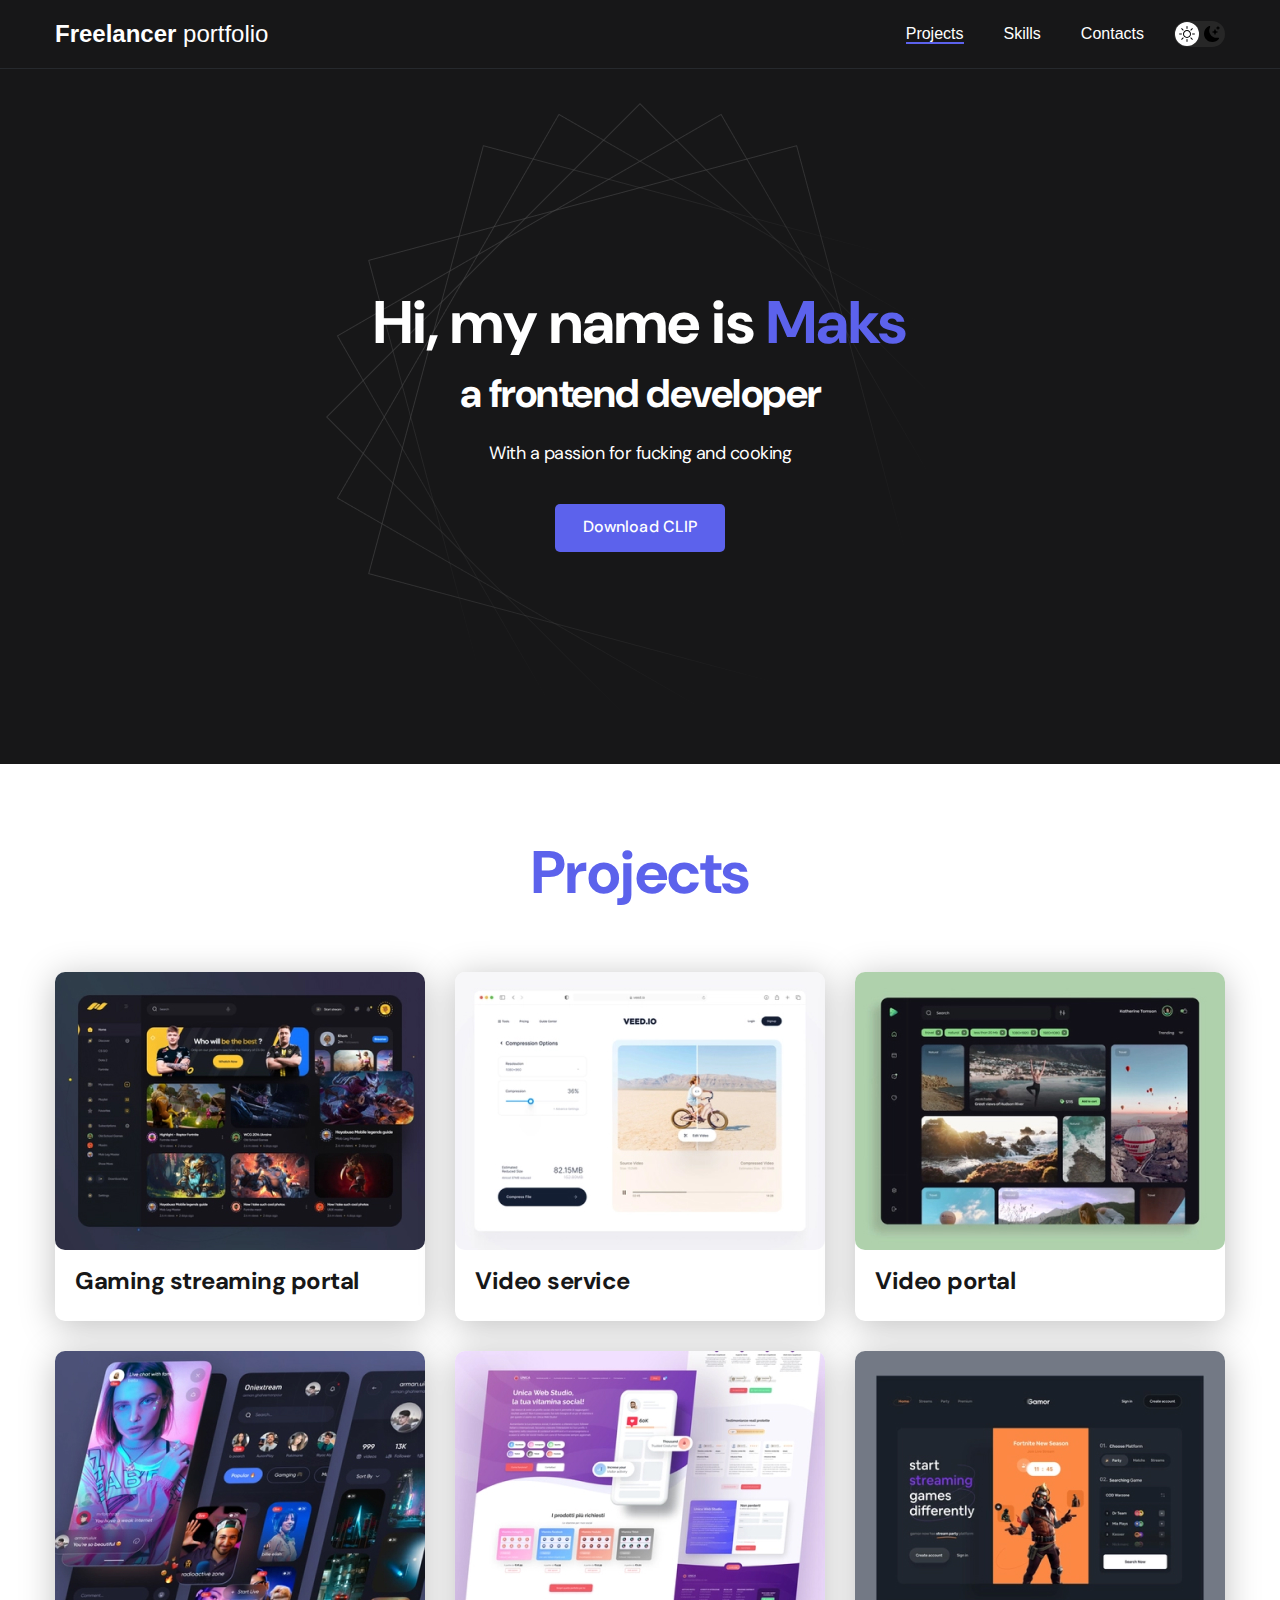
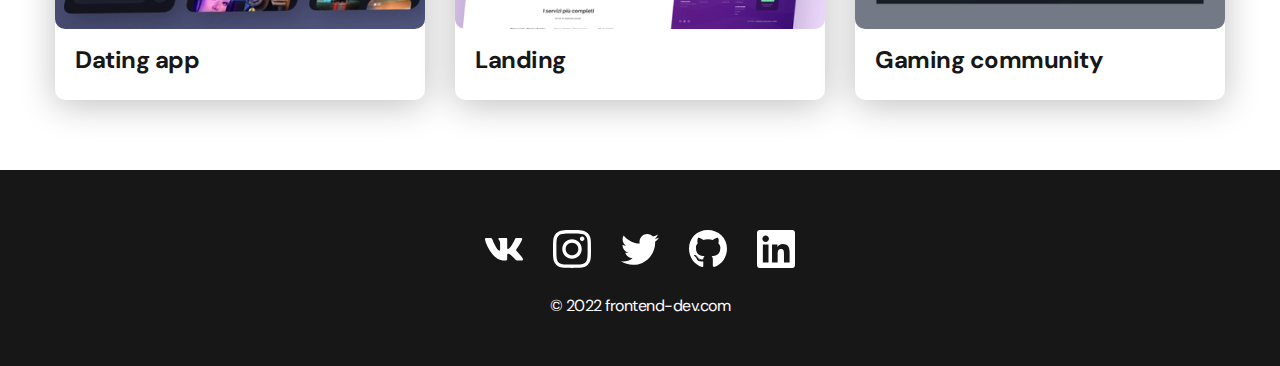
==== index.html @ 93b7029e "Add files via upload" ====
<!DOCTYPE html>
<html lang="en">

<head>
	<meta charset="UTF-8">
	<meta http-equiv="X-UA-Compatible" content="IE=edge">
	<meta name="viewport" content="width=device-width, initial-scale=1.0">
	<title>Freelancer portfolio</title>
	<link rel="stylesheet" href="css/style.css">
</head>

<body>
	<nav class="nav">
		<div class="container">
			<div class="nav-row">
				<a href="./index.html" class="logo"><strong>Freelancer</strong> portfolio</a>

				<button class="dark-mode-btn">
					<img src="./img/icons/Sun.svg" alt="Light mode" class="dark-mode-btn__icon">
					<img src="./img/icons/Moon.svg" alt="Dark mode" class="dark-mode-btn__icon">
				</button>

				<ul class="nav-list">
					<li class="nav-list__item"><a href="./index.html"
							class="nav-list__link nav-list__link--active">Projects</a></li>
					<li class="nav-list__item"><a href="./skills.html" class="nav-list__link">Skills</a></li>
					<li class="nav-list__item"><a href="./contacs.html" class="nav-list__link">Contacts</a></li>
				</ul>
			</div>
		</div>

	</nav>

	<header class="header">
		<div class="header__wrapper">
			<h1 class="header__title">
				<strong>Hi, my name is <em>Maks</em></strong><br>
				a frontend developer
			</h1>
			<div class="header__text">
				<p>With a passion for fucking and cooking</p>
			</div>
			<a href="img/video/maks.mp4" class="button" download="maks">Download CLIP</a>
		</div>
	</header>

	<main class="section">
		<div class="container">
			<h2 class="title-1">Projects</h2>
			<ul class="projects">
				<li class="project">
					<a href="#!">
						<img src="./img/projects/01.jpg" alt="Project img" class="project__image">
						<h3 class="project__title">Gaming streaming portal</h3>
					</a>
				</li>
				<li class="project">
					<a target="_blank" href="./project-page.html">
						<img src="./img/projects/02.jpg" alt="Project img" class="project__image">
						<h3 class="project__title">Video service</h3>
					</a>
				</li>
				<li class="project">
					<a href="#!">
						<img src="./img/projects/03.jpg" alt="Project img" class="project__image">
						<h3 class="project__title">Video portal</h3>
					</a>
				</li>
				<li class="project">
					<img src="./img/projects/04.jpg" alt="Project img" class="project__image">
					<h3 class="project__title">Dating app</h3>
				</li>
				<li class="project">
					<img src="./img/projects/05.jpg" alt="Project img" class="project__image">
					<h3 class="project__title">Landing</h3>
				</li>
				<li class="project">
					<img src="./img/projects/06.jpg" alt="Project img" class="project__image">
					<h3 class="project__title">Gaming community</h3>
				</li>
			</ul>
		</div>
	</main>

	<footer class="footer">
		<div class="container">
			<div class="footer__wrapper">
				<ul class="social">
					<li class="social__item">
						<a target="_blank" href="https://vk.com/boynextdoor3131"><img src="./img/icons/vk.svg" alt="link"></a>
					</li>
					<li class="social__item">
						<a target="_blank" href="#!"><img src="./img/icons/instagram.svg" alt="link"></a>
					</li>
					<li class="social__item">
						<a target="_blank" href="#!"><img src="./img/icons/twitter.svg" alt="link"></a>
					</li>
					<li class="social__item">
						<a target="_blank" href="#!"><img src="./img/icons/gitHub.svg" alt="link"></a>
					</li>
					<li class="social__item">
						<a target="_blank" href="#!"><img src="./img/icons/linkedIn.svg" alt="link"></a>
					</li>
				</ul>
				<div class="copyright">
					<p>© 2022 frontend-dev.com</p>
				</div>
			</div>

		</div>
	</footer>

	<script src="./js/main.js"></script>
</body>

</html>
---- css/style.css ----
@import "./reset.css";
@import url('https://fonts.googleapis.com/css?family=DM+Sans:regular,500,700&display=swap');
@import url('https://fonts.googleapis.com/css?family=Poppins:regular,500,700&display=swap');

/*
font-family: 'DM Sans', sans-serif;
font-family: 'Popins', sans-serif;
*/

:root {
  --black: #171718;
  --black-border: #26292D;
  --white: #fff;
  --purple: #5C62EC;

  --page-text-color:var(--black);
  --dark-bg:var(--black);
  --dark-border:var(--black-border);
  --header-text:var(--white);
  --accent:var(--purple);

  /*Light mode*/
  --page-bg: var(--white);
  --text-color: var(--black);

  --title-1: var(--accent);

  --project-card-bg: var(--white);
  --project-card-text: var(--black);
  --box-shadow: 0px 5px 35px rgba(0, 0, 0, 0.25);
}


.dark{
  /*Dark mode*/

  --page-bg: #252526;
  --text-color: var(--white);

  --title-1: var(--white);

  --project-card-bg: var(--black);
  --project-card-text: var(--white);
  --box-shadow: 0px 5px 35px rgba(0, 0, 0, 0.8);

}


html, body{
  display: flex;
  flex-direction: column;
  min-height: 100vh;

  font-family: 'DM Sans', sans-serif;
  letter-spacing: -0.5px;
  
  /* Color mode */

  background-color: var(--page-bg);
  color: var(--text-color);
}





.container{
  margin: 0 auto;
  padding: 0 15px;
  max-width: 1200px;
}


.none{
  display: none !important;
}

/*General*/

.section {
  padding: 70px 0;
}

.title-1 {
  margin-bottom: 60px;
  font-size: 60px;
  font-weight: 700;
  line-height: 1.3; 
  color: var(--title-1);
  text-align: center;
}

.title-2 {
  margin-bottom: 20px;
  
  font-size: 40px;
  line-height: 1.3;
  font-weight: 700;
}


/* NAV */

.nav{
  padding: 20px 0;
  border-bottom: 1px solid var(--dark-border);
  background-color: var(--dark-bg);
  color: var(--header-text);
  letter-spacing: normal;
}

.nav-row{
  display: flex;
  justify-content: flex-end;
  align-items: center;
  column-gap: 30px;
  row-gap: 20px;
  flex-wrap: wrap;
}

.logo{
  margin-right: auto;
  color: var(--header-text);
  font-size: 24px;
  font-family: 'Popins', sans-serif;
}

.logo strong{
  font-weight: 700;
}


.nav-list {
    display: flex;
    flex: wrap;
    row-gap: 10px;
    align-items: center;
    column-gap: 40px;
    font-size: 16px;
    font-weight: 500;
    font-family: 'Popins', sans-serif;
}


.nav-list__link {
  color: var(--header-text);
  transition: opacity 0.2s ease-in;

}

.nav-list__link:hover{
  opacity: 0.8;
}

.nav-list__link--active{
  position: relative;
}

.nav-list__link--active::before{
  content: "";

  position: absolute;
  left: 0;
  top: 100%;

  display: block;
  height: 2px;
  width: 100%;
  background-color: var(--accent);
}

/* Dark mode button */ 

.dark-mode-btn{
  order: 9;

  position: relative;
  display: flex;
  justify-content: space-between;

  width: 51px;
  height: 26px;
  padding: 5px;

  border-radius: 50px;
  background-color: #272727;
}

.dark-mode-btn::before{
  content: "";
  position: absolute;
  top: 1px;
  left: 1px;
  display: block;
  width: 24px;
  height: 24px;
  border-radius: 50%;
  background-color: var(--white);

  transition: left 0.2s ease-in;
}

.dark-mode-btn--active::before{
  left: 26px;
}

.dark-mode-btn__icon{
  position: relative;

}

/* Header*/
.header {
  padding: 40px 0;
  min-height: 695px;

  display: flex;
  justify-content: center;
  align-items: center;

  background-color: var(--dark-bg);
  background-image: url('./../img/header-bg.png');
  background-repeat: no-repeat;
  background-size: auto;
  background-position: center center;

  color: var(--header-text);
  text-align: center;
}

.header__wrapper {
  padding: 0 15px;
  max-width: 660px;

}

.header__title {
  margin-bottom: 20px;
  font-size: 40px;
  font-weight: 700;
  line-height: 1.4 ;

}

.header__title strong{
  font-size: 60px;
  font-weight: 700;
}

.header__title em{
  font-style: normal;
  color: var(--accent);
}

.header__text {
  margin-bottom: 40px;
  font-size: 18px;
  line-height: 1.333;
}

.header__text p + p{
  margin-top: 0.5em;
}

/*btn*/

.button {
  display: inline-block;
  height: 48px;
  padding: 12px 28px;

  border-radius: 5px;
  background-color: var(--accent);
  color: var(--white);
  letter-spacing: 0.15px;
  font-size: 16px;
  font-weight: 500;

  transition: opacity 0.2s ease-in;
}

.button:hover{
  opacity: 0.8;
}

.button:active{
  position: relative;
  top: 1px;
}

 /* .btn-outline */
.btn-outline {
  display: flex;
  column-gap: 10px;
  align-items: center;

  height: 48px;
  padding: 12px 20px;

  border-radius: 5px;
  border: 1px solid #000;
  color: #000;
  background-color: var(--white);
  transition: opacity 0.2s ease-in;
  
}

.btn-outline:hover{
  opacity: 0.8;
}

.btn-outline:active{
  position: relative;
  top: 1px;
}





/* Projects */
.projects {
  display: flex;
  justify-content: center;
  flex-wrap: wrap;
  column-gap: 30px;
  row-gap: 30px;
}

.project {
  max-width: 370px;
  background-color: var(--project-card-bg);
  box-shadow: var(--box-shadow);
  border-radius: 10px;
}
.project__image {
  border-radius: 10px;
}



.project__title {
  padding: 15px 20px 25px;
  font-weight: 700;
  font-size: 24px;
  line-height: 1.3;
  color: var(--project-card-text);
}

/*Progect Details */
.project-details {
  margin: 0 auto;
  max-width: 865px;

  display: flex;
  flex-direction: column;
  align-items: center;
  text-align: center;
}


.project-details__cover {
  max-width: 100%;
  margin-bottom: 40px;
  box-shadow: 0px 5px 35px rgba(0, 0, 0, 0.25);
  border-radius: 10px;
}
.project-details__desc {
  margin-bottom: 30px;
  font-weight: 700;
  font-size: 24px;
  line-height: 1.3;
}


/* Content List */


.content-list {
  margin: 0 auto;
  max-width: 570px;
  display: flex;
  flex-direction: column;
  align-items: center;
  row-gap: 40px;
  text-align: center;
}

.content-list a {
  color: var(--accent);
}

.content-list__item {
  font-size: 18px;
  line-height: 1.5;

}

.content-list__item p + p {
  margin-top: 0.5em;
}


/* FOOTER */

.footer {
  margin-top: auto;
  padding: 60px 0 50px;
  background-color: var(--dark-bg);
  color: var(--header-text);
}

.footer__wrapper{
  display: flex;
  flex-direction: column;
  align-items: center;
  row-gap: 27px;
}

.social {
  display: flex;
  column-gap: 30px;
  align-items: center;
}

.copyright {
  font-size: 16px;
}

.copyright p + p {
  margin-top: 0.5em;
}

@media(max-width:620px) {

  .header {
    min-height: unset;
  }

  .header__title{
    font-size: 30px;
  }
  
  .header__title strong {
    font-size: 40px;
  }

  /* NAV */
  .nav-row{
    justify-content: space-between;
  }

  .dark-mode-btn{
    order: 0;
  }

  .section {
    padding: 40px 0;
  }

  .title-1 {
    margin-bottom: 30px;
    font-size: 40px;
  }

  .title-2{
    margin-bottom: 10px;
    font-size: 30px;
  }

  .project__title{
    font-size: 22px;
  }

  .project-details__desc{
    margin-bottom: 20px;
    font-size: 22px;
  }

  .footer{
    padding: 40 0 30px;
  }

  .footer__wrapper{
    row-gap: 20px;
  }

  .social{
    column-gap: 20px;
  }

  .social__item{
    width: 28px;
  }

  .content-list{
    row-gap: 20px;
  }

  .content-list__item{
    font-size: 16px;
  }

}
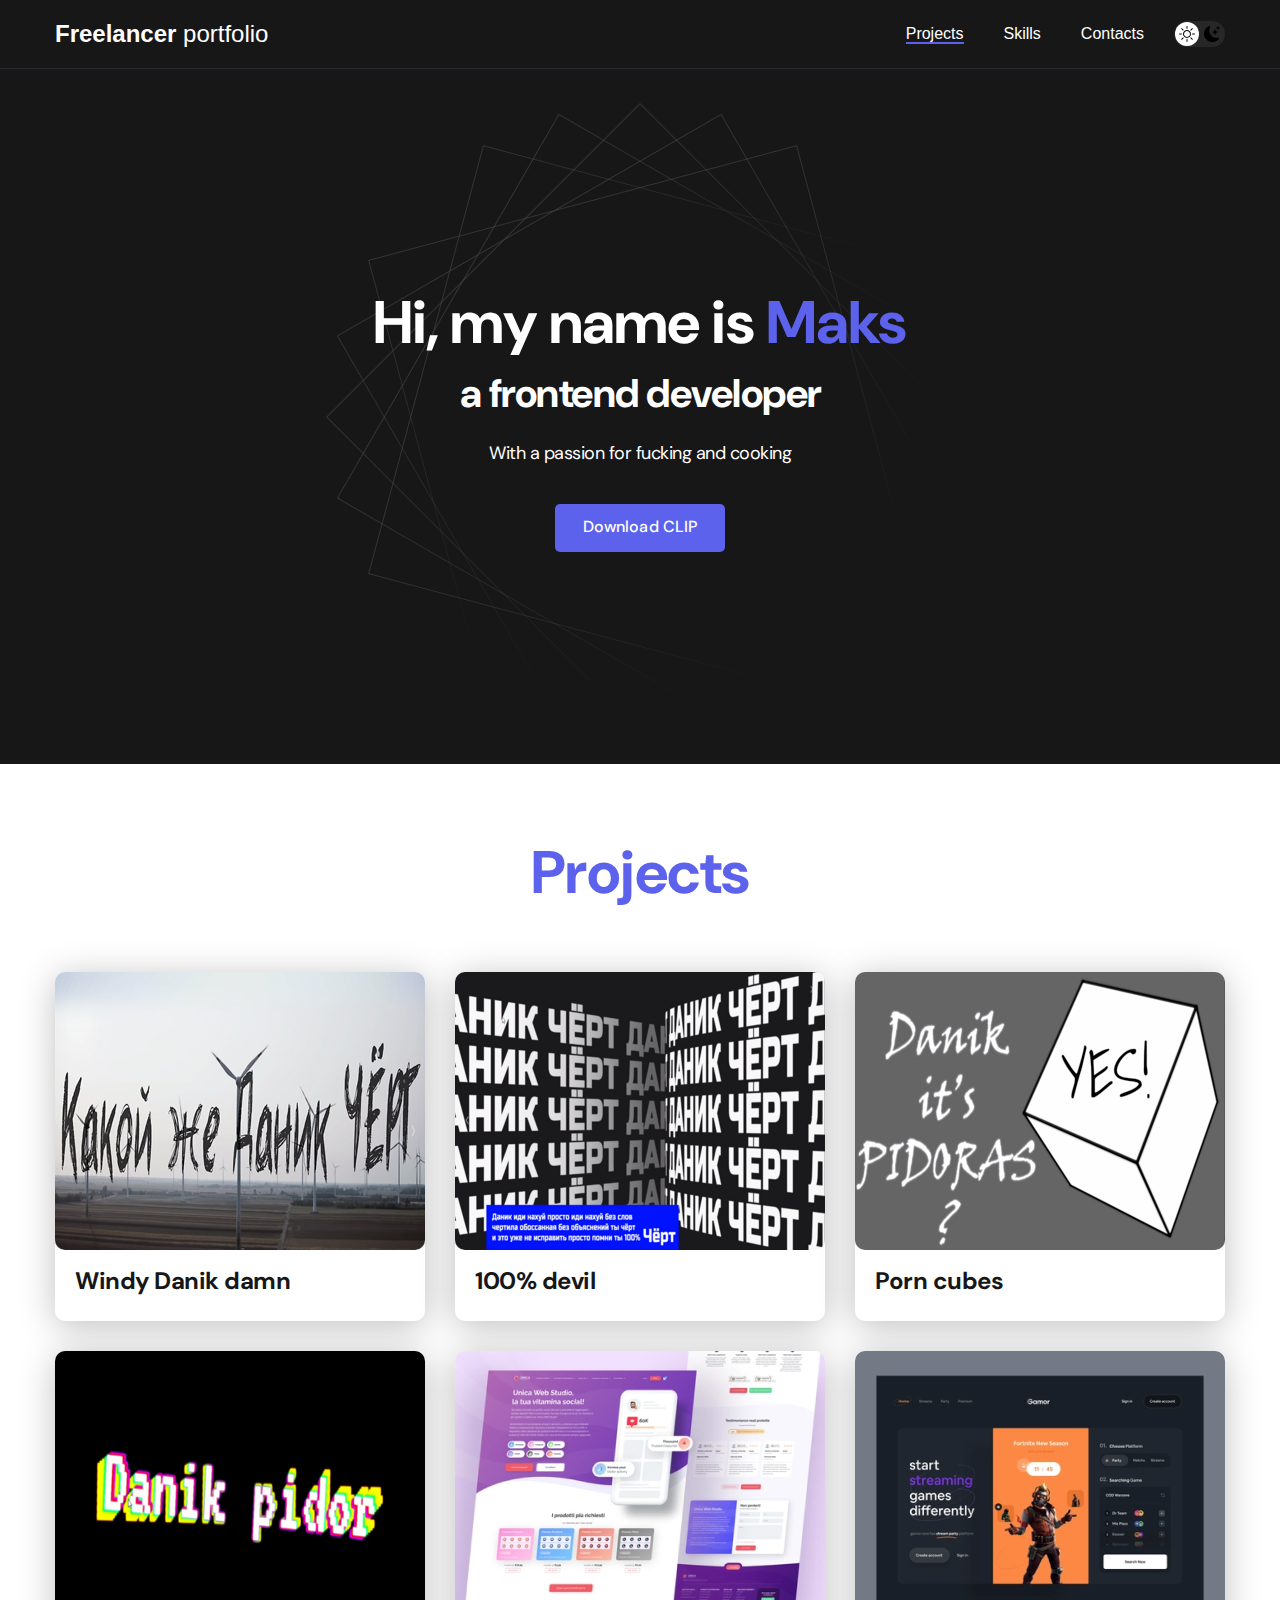
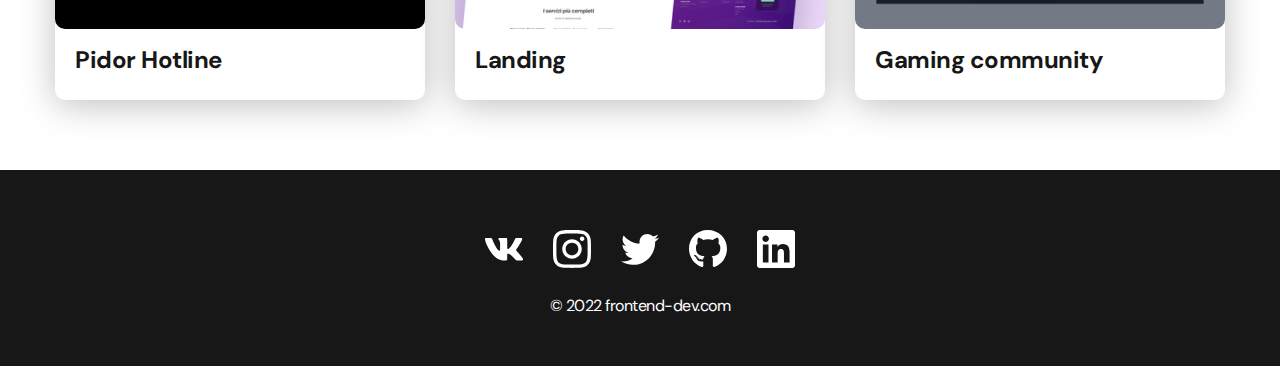
==== commit 95c4905e: "Add files via upload" ====
--- a/index.html
+++ b/index.html
@@ -49,26 +49,28 @@
 			<h2 class="title-1">Projects</h2>
 			<ul class="projects">
 				<li class="project">
-					<a href="#!">
-						<img src="./img/projects/01.jpg" alt="Project img" class="project__image">
-						<h3 class="project__title">Gaming streaming portal</h3>
+					<a target="_blank" href="./windy danik damn.html">
+						<img src="./img/projects/evil.jpg" alt="Project img" class="project__image">
+						<h3 class="project__title">Windy Danik damn</h3>
 					</a>
 				</li>
 				<li class="project">
-					<a target="_blank" href="./project-page.html">
-						<img src="./img/projects/02.jpg" alt="Project img" class="project__image">
-						<h3 class="project__title">Video service</h3>
+					<a target="_blank" href="./100% devil.html">
+						<img src="./img/projects/poster.jpg" alt="Project img" class="project__image">
+						<h3 class="project__title">100% devil</h3>
 					</a>
 				</li>
 				<li class="project">
-					<a href="#!">
-						<img src="./img/projects/03.jpg" alt="Project img" class="project__image">
-						<h3 class="project__title">Video portal</h3>
+					<a target="_blank" href="./Porn cube.html">
+						<img src="./img/projects/cub.jpg" alt="Project img" class="project__image">
+						<h3 class="project__title">Porn cubes</h3>
 					</a>
 				</li>
 				<li class="project">
-					<img src="./img/projects/04.jpg" alt="Project img" class="project__image">
-					<h3 class="project__title">Dating app</h3>
+					<a target="_blank" href="./hotline.html">
+						<img src="./img/projects/hotline.jpg" alt="Project img" class="project__image">
+						<h3 class="project__title">Pidor Hotline</h3>
+					</a>
 				</li>
 				<li class="project">
 					<img src="./img/projects/05.jpg" alt="Project img" class="project__image">
